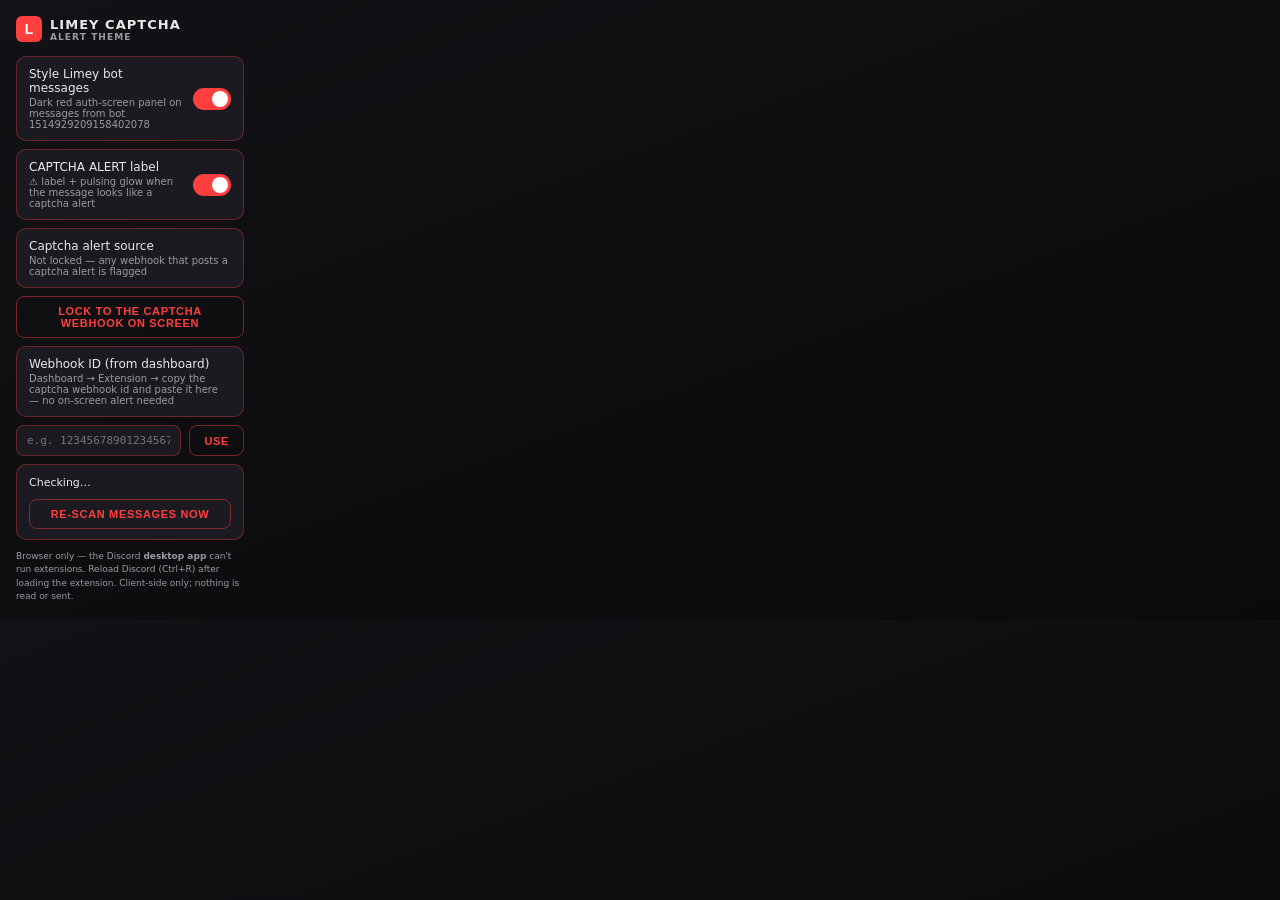
==== limey_discord_theme/popup.html @ 204eba7c "sdc" ====
<!DOCTYPE html>
<html lang="en">
<head>
  <meta charset="UTF-8">
  <title>Limey Captcha Alert Theme</title>
  <style>
    :root {
      --red: #ff3e3e;
      --bg: #121216;
      --card: #1a1a20;
      --border: rgba(255, 62, 62, 0.35);
      --text: #e9e9ec;
      --muted: #9a9aa2;
    }
    * { margin: 0; padding: 0; box-sizing: border-box; }
    body {
      width: 260px;
      background: linear-gradient(160deg, var(--bg), #0a0a0c);
      color: var(--text);
      font-family: "Segoe UI", system-ui, sans-serif;
      padding: 16px;
    }
    .brand {
      display: flex;
      align-items: center;
      gap: 8px;
      margin-bottom: 14px;
    }
    .brand .logo {
      width: 26px; height: 26px;
      background: var(--red);
      border-radius: 6px;
      display: flex; align-items: center; justify-content: center;
      font-family: "Orbitron", sans-serif;
      font-weight: 700; font-size: 14px; color: #fff;
    }
    .brand h1 {
      font-size: 13px;
      letter-spacing: 0.08em;
      text-transform: uppercase;
      font-weight: 700;
    }
    .brand span { display: block; font-size: 9px; color: var(--muted); letter-spacing: 0.12em; }
    .row {
      display: flex;
      align-items: center;
      justify-content: space-between;
      gap: 10px;
      background: var(--card);
      border: 1px solid var(--border);
      border-radius: 10px;
      padding: 10px 12px;
      margin-bottom: 8px;
      transition: border-color 0.15s ease;
    }
    .row:hover { border-color: rgba(255, 62, 62, 0.6); }
    .row .label { font-size: 12px; }
    .row .sub { font-size: 10px; color: var(--muted); margin-top: 2px; }
    /* Toggle switch */
    .switch { position: relative; width: 38px; height: 22px; flex-shrink: 0; }
    .switch input { opacity: 0; width: 0; height: 0; }
    .slider {
      position: absolute; inset: 0;
      background: #2a2a30;
      border-radius: 22px;
      cursor: pointer;
      transition: background 0.2s ease;
    }
    .slider::before {
      content: "";
      position: absolute;
      height: 16px; width: 16px;
      left: 3px; top: 3px;
      background: #fff;
      border-radius: 50%;
      transition: transform 0.2s ease;
    }
    .switch input:checked + .slider { background: var(--red); }
    .switch input:checked + .slider::before { transform: translateX(16px); }
    .status {
      background: var(--card);
      border: 1px solid var(--border);
      border-radius: 10px;
      padding: 10px 12px;
      margin-bottom: 8px;
      font-size: 11px;
      line-height: 1.45;
    }
    .status.ok { border-color: rgba(255, 62, 62, 0.5); }
    .status.warn { border-color: rgba(255, 190, 60, 0.5); }
    .status.error { border-color: rgba(255, 62, 62, 0.8); }
    .btn {
      width: 100%;
      margin-top: 8px;
      padding: 8px 12px;
      background: transparent;
      color: var(--red);
      border: 1px solid rgba(255, 62, 62, 0.45);
      border-radius: 8px;
      font-size: 11px;
      font-weight: 600;
      letter-spacing: 0.06em;
      text-transform: uppercase;
      cursor: pointer;
      transition: background 0.15s ease, color 0.15s ease;
    }
    .btn:hover { background: rgba(255, 62, 62, 0.12); }
    .wh-row { display: flex; gap: 8px; margin-bottom: 8px; }
    .wh-input {
      flex: 1;
      min-width: 0;
      padding: 8px 10px;
      background: var(--card);
      color: var(--text);
      border: 1px solid rgba(255, 62, 62, 0.35);
      border-radius: 8px;
      font-size: 11px;
      font-family: "Roboto Mono", monospace;
    }
    .wh-input:focus { outline: none; border-color: rgba(255, 62, 62, 0.7); }
    .btn-apply { width: auto; margin-top: 0; padding: 8px 14px; }
    .foot { font-size: 9px; color: var(--muted); margin-top: 10px; line-height: 1.5; }
  </style>
</head>
<body>
  <div class="brand">
    <div class="logo">L</div>
    <h1>Limey Captcha<span>ALERT THEME</span></h1>
  </div>

  <div class="row">
    <div>
      <div class="label">Style Limey bot messages</div>
      <div class="sub">Dark red auth-screen panel on messages from bot 1514929209158402078</div>
    </div>
    <label class="switch">
      <input type="checkbox" id="toggle-enabled" checked>
      <span class="slider"></span>
    </label>
  </div>

  <div class="row">
    <div>
      <div class="label">CAPTCHA ALERT label</div>
      <div class="sub">⚠ label + pulsing glow when the message looks like a captcha alert</div>
    </div>
    <label class="switch">
      <input type="checkbox" id="toggle-captcha" checked>
      <span class="slider"></span>
    </label>
  </div>

  <div class="row">
    <div>
      <div class="label">Captcha alert source</div>
      <div class="sub" id="lock-sub">Not locked — any webhook that posts a captcha alert is flagged</div>
    </div>
  </div>
  <button class="btn" id="btn-lock" style="margin-top:0;">Lock to the captcha webhook on screen</button>

  <div class="row" style="margin-top:8px;">
    <div>
      <div class="label">Webhook ID (from dashboard)</div>
      <div class="sub">Dashboard → Extension → copy the captcha webhook id and paste it here — no on-screen alert needed</div>
    </div>
  </div>
  <div class="wh-row">
    <input type="text" id="webhook-id-input" class="wh-input" placeholder="e.g. 123456789012345678" spellcheck="false">
    <button class="btn btn-apply" id="btn-apply-webhook">Use</button>
  </div>

  <div class="status info" id="status" style="margin-top:8px;">
    <div class="status-text" id="status-text">Checking…</div>
    <button class="btn" id="btn-rescan">Re-scan messages now</button>
  </div>

  <div class="foot">Browser only — the Discord <b>desktop app</b> can't run extensions. Reload Discord (Ctrl+R) after loading the extension. Client-side only; nothing is read or sent.</div>

  <script src="popup.js"></script>
</body>
</html>
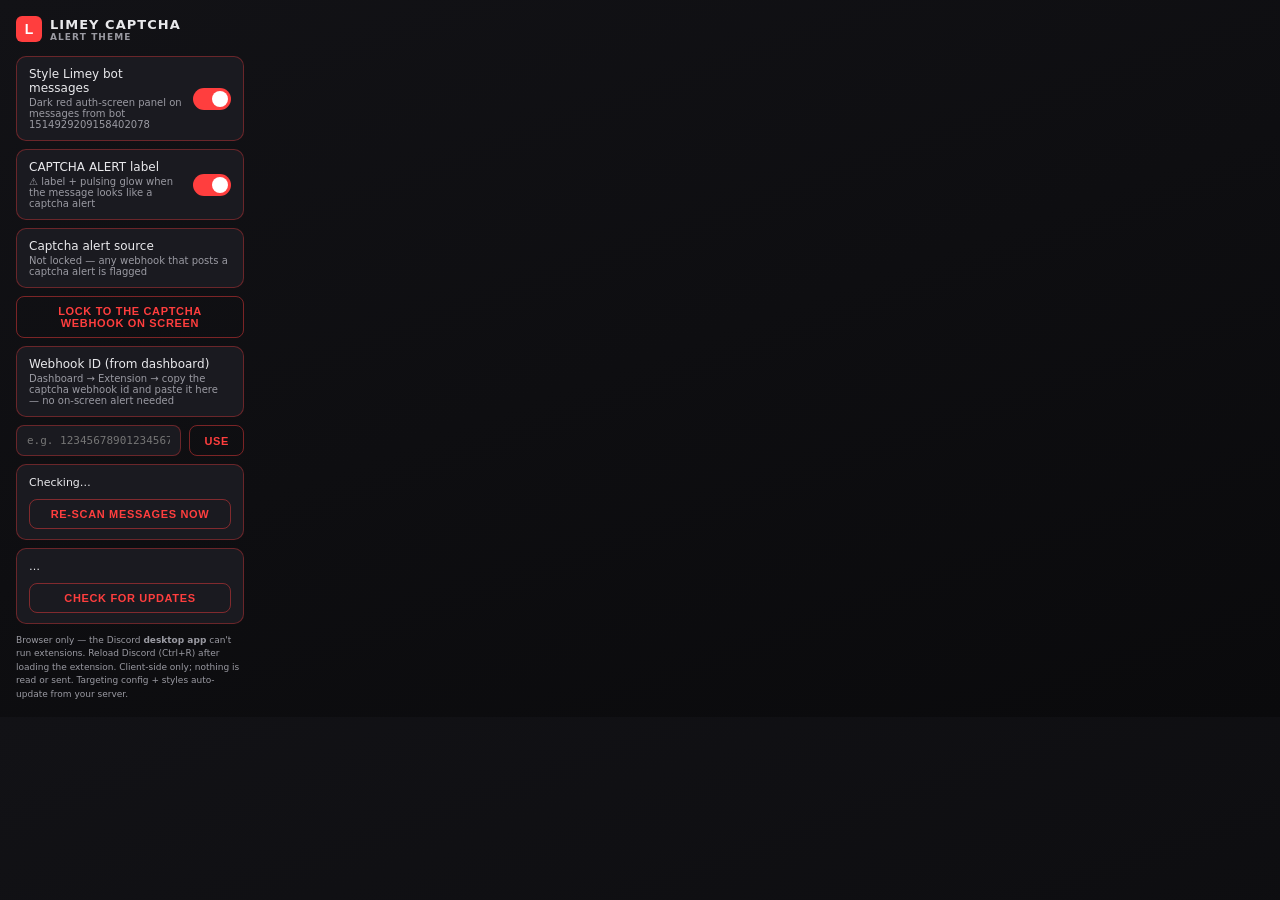
==== commit 32aa238c: "dd" ====
--- a/limey_discord_theme/popup.html
+++ b/limey_discord_theme/popup.html
@@ -174,7 +174,12 @@
     <button class="btn" id="btn-rescan">Re-scan messages now</button>
   </div>
 
-  <div class="foot">Browser only — the Discord <b>desktop app</b> can't run extensions. Reload Discord (Ctrl+R) after loading the extension. Client-side only; nothing is read or sent.</div>
+  <div class="status info" id="update-status" style="margin-top:8px;">
+    <div class="status-text" id="update-text">…</div>
+    <button class="btn" id="btn-update">Check for updates</button>
+  </div>
+
+  <div class="foot">Browser only — the Discord <b>desktop app</b> can't run extensions. Reload Discord (Ctrl+R) after loading the extension. Client-side only; nothing is read or sent. Targeting config + styles auto-update from your server.</div>
 
   <script src="popup.js"></script>
 </body>
